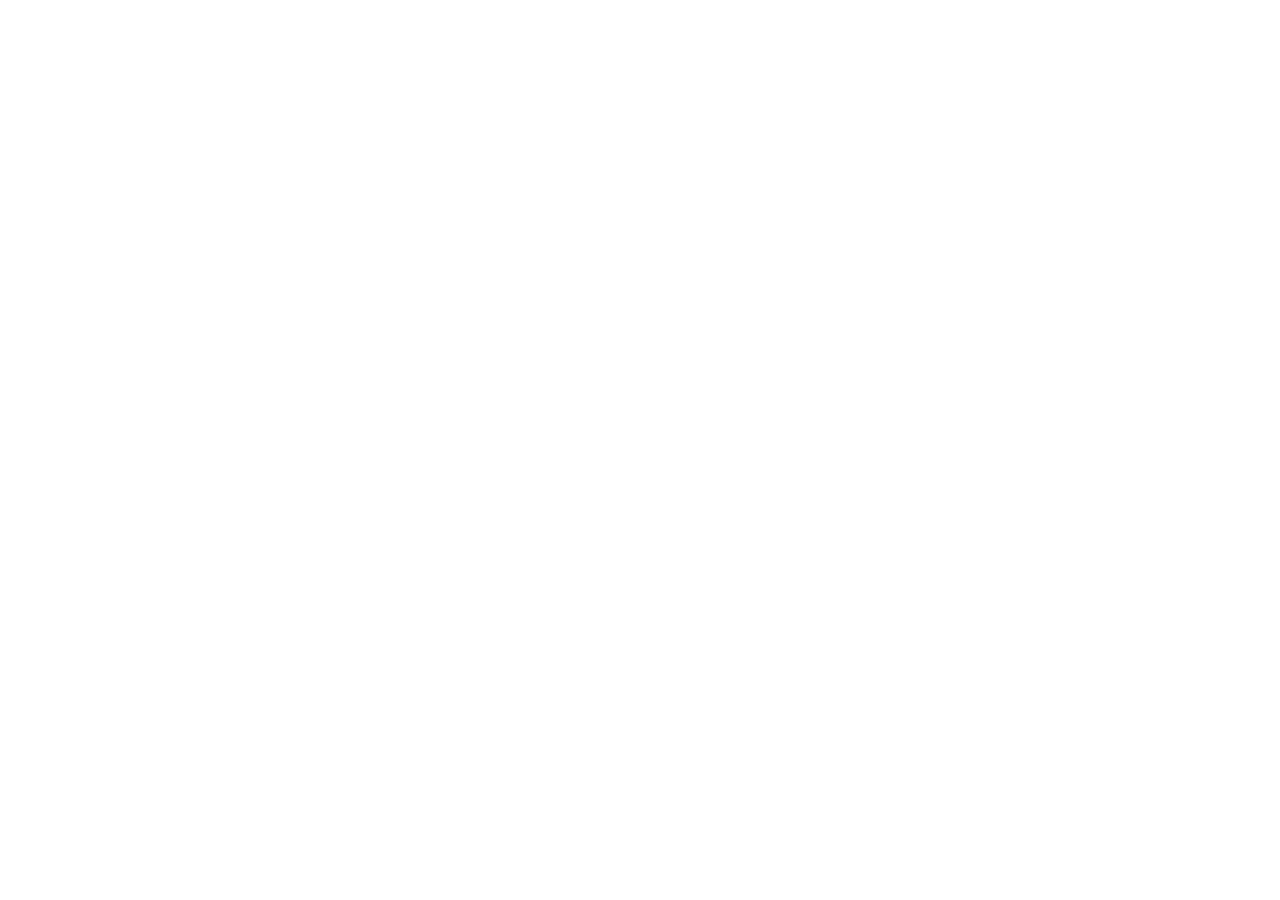
==== index.html @ 318a7e6c "update code" ====
<!DOCTYPE html>
<html lang="pt-br">
<head>
    <meta charset="UTF-8">
    <meta name="viewport" content="width=device-width, initial-scale=1.0">
    <title>NLW RETURN DESAFIO</title>
</head>
<body>

</body>
</html>
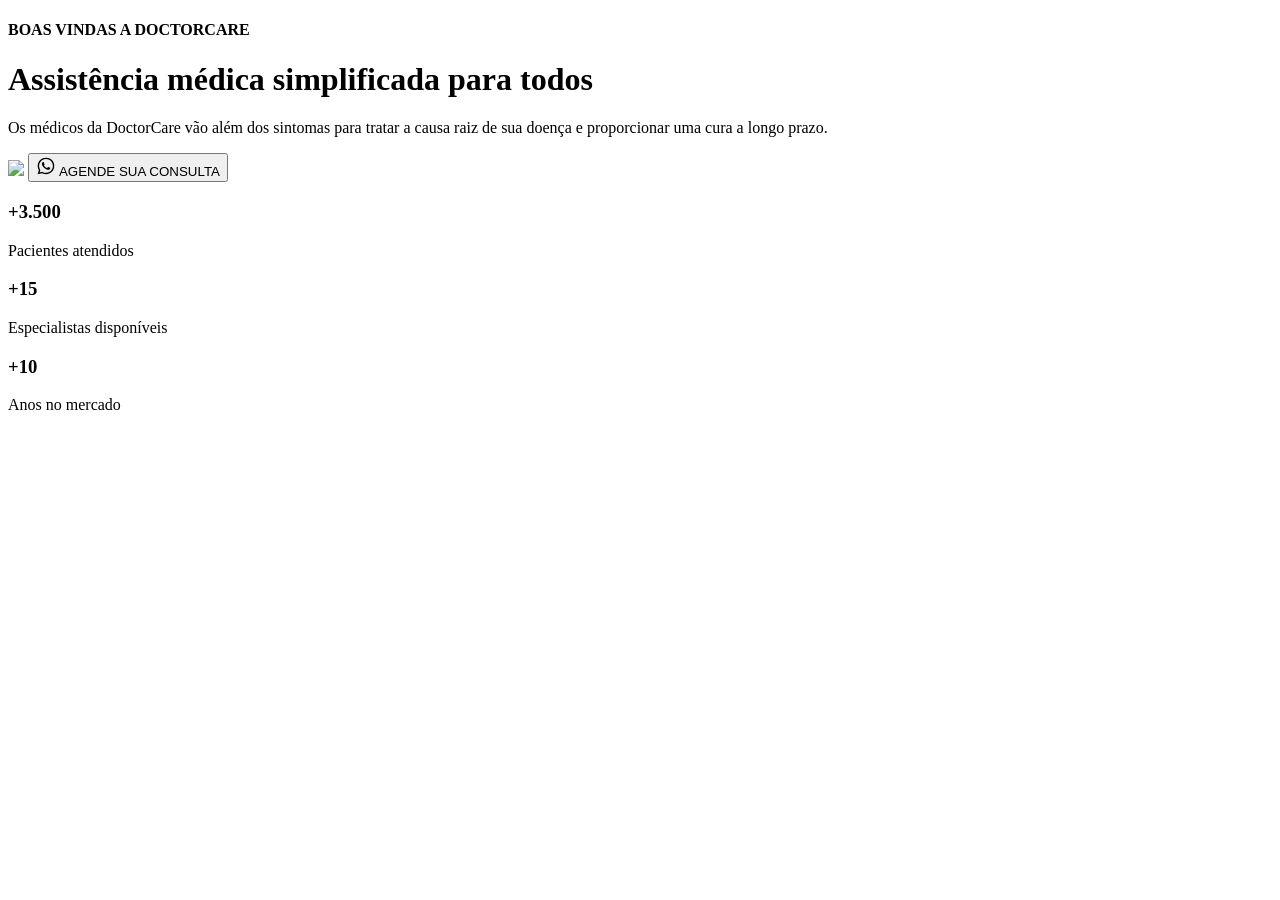
==== commit 28b85fdf: "update codig" ====
--- a/index.html
+++ b/index.html
@@ -6,6 +6,29 @@
     <title>NLW RETURN DESAFIO</title>
 </head>
 <body>
-
+    <h4>BOAS VINDAS A DOCTORCARE</h4>
+    <h1>Assistência médica simplificada para todos</h1>
+    <p>
+        Os médicos da DoctorCare vão além dos sintomas 
+        para tratar a causa raiz de sua doença e proporcionar
+        uma cura a longo prazo.
+    </p>
+    <img src="./assets/foto.svg">
+    <button>
+        <svg width="20" height="20" viewBox="0 0 20 20" fill="none" xmlns="http://www.w3.org/2000/svg"> <path d="M13.8337 11.6667C13.667 11.5833 12.5837 11.0833 12.417 11C12.2503 10.9167 12.0837 10.9167 11.917 11.0833C11.7503 11.25 11.417 11.75 11.2503 11.9167C11.167 12.0833 11.0003 12.0833 10.8337 12C10.2503 11.75 9.66699 11.4167 9.16699 11C8.75033 10.5833 8.33366 10.0833 8.00033 9.58334C7.91699 9.41668 8.00033 9.25001 8.08366 9.16668C8.16699 9.08334 8.25033 8.91668 8.41699 8.83334C8.50033 8.75001 8.58366 8.58334 8.58366 8.50001C8.66699 8.41668 8.66699 8.25001 8.58366 8.16668C8.50033 8.08334 8.08366 7.08334 7.91699 6.66668C7.83366 6.08334 7.66699 6.08334 7.50033 6.08334C7.41699 6.08334 7.25033 6.08334 7.08366 6.08334C6.91699 6.08334 6.66699 6.25001 6.58366 6.33334C6.08366 6.83334 5.83366 7.41668 5.83366 8.08334C5.91699 8.83334 6.16699 9.58334 6.66699 10.25C7.58366 11.5833 8.75033 12.6667 10.167 13.3333C10.5837 13.5 10.917 13.6667 11.3337 13.75C11.7503 13.9167 12.167 13.9167 12.667 13.8333C13.2503 13.75 13.7503 13.3333 14.0837 12.8333C14.2503 12.5 14.2503 12.1667 14.167 11.8333C14.167 11.8333 14.0003 11.75 13.8337 11.6667ZM15.917 4.08334C12.667 0.833344 7.41699 0.833344 4.16699 4.08334C1.50033 6.75001 1.00033 10.8333 2.83366 14.0833L1.66699 18.3333L6.08366 17.1667C7.33366 17.8333 8.66699 18.1667 10.0003 18.1667C14.5837 18.1667 18.2503 14.5 18.2503 9.91668C18.3337 7.75001 17.417 5.66668 15.917 4.08334ZM13.667 15.75C12.5837 16.4167 11.3337 16.8333 10.0003 16.8333C8.75033 16.8333 7.58366 16.5 6.50033 15.9167L6.25033 15.75L3.66699 16.4167L4.33366 13.9167L4.16699 13.6667C2.16699 10.3333 3.16699 6.16668 6.41699 4.08334C9.66699 2.00001 13.8337 3.08334 15.8337 6.25001C17.8337 9.50001 16.917 13.75 13.667 15.75Z" fill="currentColor" /> </svg>
+        AGENDE SUA CONSULTA
+    </button>
+    <h3>+3.500</h3>
+    <p>
+        Pacientes atendidos
+    </p>
+    <h3>+15</h3>
+    <p>
+        Especialistas disponíveis
+    </p>
+    <h3>+10</h3>
+    <p>
+        Anos no mercado
+    </p>
 </body>
 </html>
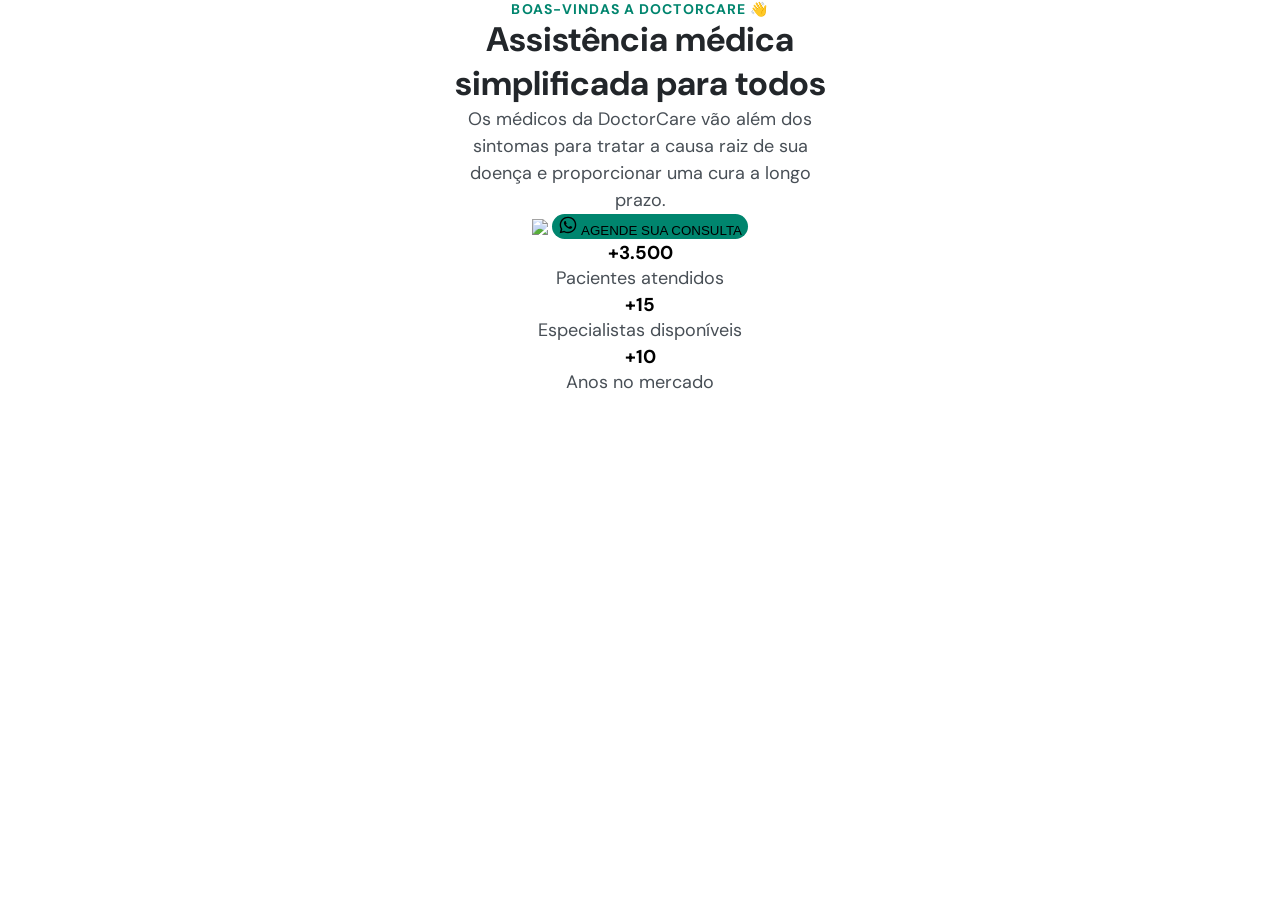
==== commit 62a51d59: "comit" ====
--- a/index.html
+++ b/index.html
@@ -4,31 +4,38 @@
     <meta charset="UTF-8">
     <meta name="viewport" content="width=device-width, initial-scale=1.0">
     <title>NLW RETURN DESAFIO</title>
+    <link rel="stylesheet" href="style.css" />
 </head>
 <body>
-    <h4>BOAS VINDAS A DOCTORCARE</h4>
-    <h1>Assistência médica simplificada para todos</h1>
-    <p>
-        Os médicos da DoctorCare vão além dos sintomas 
-        para tratar a causa raiz de sua doença e proporcionar
-        uma cura a longo prazo.
-    </p>
-    <img src="./assets/foto.svg">
-    <button>
-        <svg width="20" height="20" viewBox="0 0 20 20" fill="none" xmlns="http://www.w3.org/2000/svg"> <path d="M13.8337 11.6667C13.667 11.5833 12.5837 11.0833 12.417 11C12.2503 10.9167 12.0837 10.9167 11.917 11.0833C11.7503 11.25 11.417 11.75 11.2503 11.9167C11.167 12.0833 11.0003 12.0833 10.8337 12C10.2503 11.75 9.66699 11.4167 9.16699 11C8.75033 10.5833 8.33366 10.0833 8.00033 9.58334C7.91699 9.41668 8.00033 9.25001 8.08366 9.16668C8.16699 9.08334 8.25033 8.91668 8.41699 8.83334C8.50033 8.75001 8.58366 8.58334 8.58366 8.50001C8.66699 8.41668 8.66699 8.25001 8.58366 8.16668C8.50033 8.08334 8.08366 7.08334 7.91699 6.66668C7.83366 6.08334 7.66699 6.08334 7.50033 6.08334C7.41699 6.08334 7.25033 6.08334 7.08366 6.08334C6.91699 6.08334 6.66699 6.25001 6.58366 6.33334C6.08366 6.83334 5.83366 7.41668 5.83366 8.08334C5.91699 8.83334 6.16699 9.58334 6.66699 10.25C7.58366 11.5833 8.75033 12.6667 10.167 13.3333C10.5837 13.5 10.917 13.6667 11.3337 13.75C11.7503 13.9167 12.167 13.9167 12.667 13.8333C13.2503 13.75 13.7503 13.3333 14.0837 12.8333C14.2503 12.5 14.2503 12.1667 14.167 11.8333C14.167 11.8333 14.0003 11.75 13.8337 11.6667ZM15.917 4.08334C12.667 0.833344 7.41699 0.833344 4.16699 4.08334C1.50033 6.75001 1.00033 10.8333 2.83366 14.0833L1.66699 18.3333L6.08366 17.1667C7.33366 17.8333 8.66699 18.1667 10.0003 18.1667C14.5837 18.1667 18.2503 14.5 18.2503 9.91668C18.3337 7.75001 17.417 5.66668 15.917 4.08334ZM13.667 15.75C12.5837 16.4167 11.3337 16.8333 10.0003 16.8333C8.75033 16.8333 7.58366 16.5 6.50033 15.9167L6.25033 15.75L3.66699 16.4167L4.33366 13.9167L4.16699 13.6667C2.16699 10.3333 3.16699 6.16668 6.41699 4.08334C9.66699 2.00001 13.8337 3.08334 15.8337 6.25001C17.8337 9.50001 16.917 13.75 13.667 15.75Z" fill="currentColor" /> </svg>
-        AGENDE SUA CONSULTA
-    </button>
-    <h3>+3.500</h3>
-    <p>
-        Pacientes atendidos
-    </p>
-    <h3>+15</h3>
-    <p>
-        Especialistas disponíveis
-    </p>
-    <h3>+10</h3>
-    <p>
-        Anos no mercado
-    </p>
+    <header>
+        <h4>BOAS-VINDAS A DOCTORCARE 👋</h4>
+        <h1>Assistência médica simplificada para todos</h1>
+        <p>
+            Os médicos da DoctorCare vão além dos sintomas
+            para tratar a causa raiz de sua doença e proporcionar
+            uma cura a longo prazo.
+        </p>
+        <img src="./assets/foto.svg">
+        <button>
+            <svg width="20" height="20" viewBox="0 0 20 20" fill="none" xmlns="http://www.w3.org/2000/svg">
+                <path
+                    d="M13.8337 11.6667C13.667 11.5833 12.5837 11.0833 12.417 11C12.2503 10.9167 12.0837 10.9167 11.917 11.0833C11.7503 11.25 11.417 11.75 11.2503 11.9167C11.167 12.0833 11.0003 12.0833 10.8337 12C10.2503 11.75 9.66699 11.4167 9.16699 11C8.75033 10.5833 8.33366 10.0833 8.00033 9.58334C7.91699 9.41668 8.00033 9.25001 8.08366 9.16668C8.16699 9.08334 8.25033 8.91668 8.41699 8.83334C8.50033 8.75001 8.58366 8.58334 8.58366 8.50001C8.66699 8.41668 8.66699 8.25001 8.58366 8.16668C8.50033 8.08334 8.08366 7.08334 7.91699 6.66668C7.83366 6.08334 7.66699 6.08334 7.50033 6.08334C7.41699 6.08334 7.25033 6.08334 7.08366 6.08334C6.91699 6.08334 6.66699 6.25001 6.58366 6.33334C6.08366 6.83334 5.83366 7.41668 5.83366 8.08334C5.91699 8.83334 6.16699 9.58334 6.66699 10.25C7.58366 11.5833 8.75033 12.6667 10.167 13.3333C10.5837 13.5 10.917 13.6667 11.3337 13.75C11.7503 13.9167 12.167 13.9167 12.667 13.8333C13.2503 13.75 13.7503 13.3333 14.0837 12.8333C14.2503 12.5 14.2503 12.1667 14.167 11.8333C14.167 11.8333 14.0003 11.75 13.8337 11.6667ZM15.917 4.08334C12.667 0.833344 7.41699 0.833344 4.16699 4.08334C1.50033 6.75001 1.00033 10.8333 2.83366 14.0833L1.66699 18.3333L6.08366 17.1667C7.33366 17.8333 8.66699 18.1667 10.0003 18.1667C14.5837 18.1667 18.2503 14.5 18.2503 9.91668C18.3337 7.75001 17.417 5.66668 15.917 4.08334ZM13.667 15.75C12.5837 16.4167 11.3337 16.8333 10.0003 16.8333C8.75033 16.8333 7.58366 16.5 6.50033 15.9167L6.25033 15.75L3.66699 16.4167L4.33366 13.9167L4.16699 13.6667C2.16699 10.3333 3.16699 6.16668 6.41699 4.08334C9.66699 2.00001 13.8337 3.08334 15.8337 6.25001C17.8337 9.50001 16.917 13.75 13.667 15.75Z"
+                    fill="currentColor" />
+            </svg>
+            AGENDE SUA CONSULTA
+        </button>
+        <h3>+3.500</h3>
+        <p>
+            Pacientes atendidos
+        </p>
+        <h3>+15</h3>
+        <p>
+            Especialistas disponíveis
+        </p>
+        <h3>+10</h3>
+        <p>
+            Anos no mercado
+        </p>
+    </header>
 </body>
 </html>
--- a/style.css
+++ b/style.css
@@ -0,0 +1,53 @@
+@import url('https://fonts.googleapis.com/css2?family=DM+Sans:wght@400;700&display=swap');
+
+* {
+    margin: 0;
+}
+
+
+:root {
+    --primary-color: hsl(170, 100%, 26%);
+    --headline-color: hsl(210, 11%, 15%);
+    --paragraph: hsl(210, 9%, 31%);
+    font-size: 62.5%;
+}
+
+body {
+    font-family: 'DM Sans';
+    font-size: 1.6rem;
+
+    text-align: center;
+}
+
+header {
+    width: 37.5rem;
+    margin-left: auto;
+    margin-right: auto;
+}
+
+h4 {
+    font-style: normal;
+    font-size: 1.4rem;
+    letter-spacing: 0.08em;
+    color: var(--primary-color);
+}
+
+h1 {
+    /* Title */
+    font-style: normal;
+    font-size: 3.4rem;
+    line-height: 130%;
+    color: var(--headline-color);
+}
+
+p {
+    font-size: 1.8rem;
+    line-height: 150%;
+    font-weight: 400;
+    color: var(--paragraph);
+}
+button {
+    background: var(--primary-color);
+    border: none;
+    border-radius: 50px;
+}
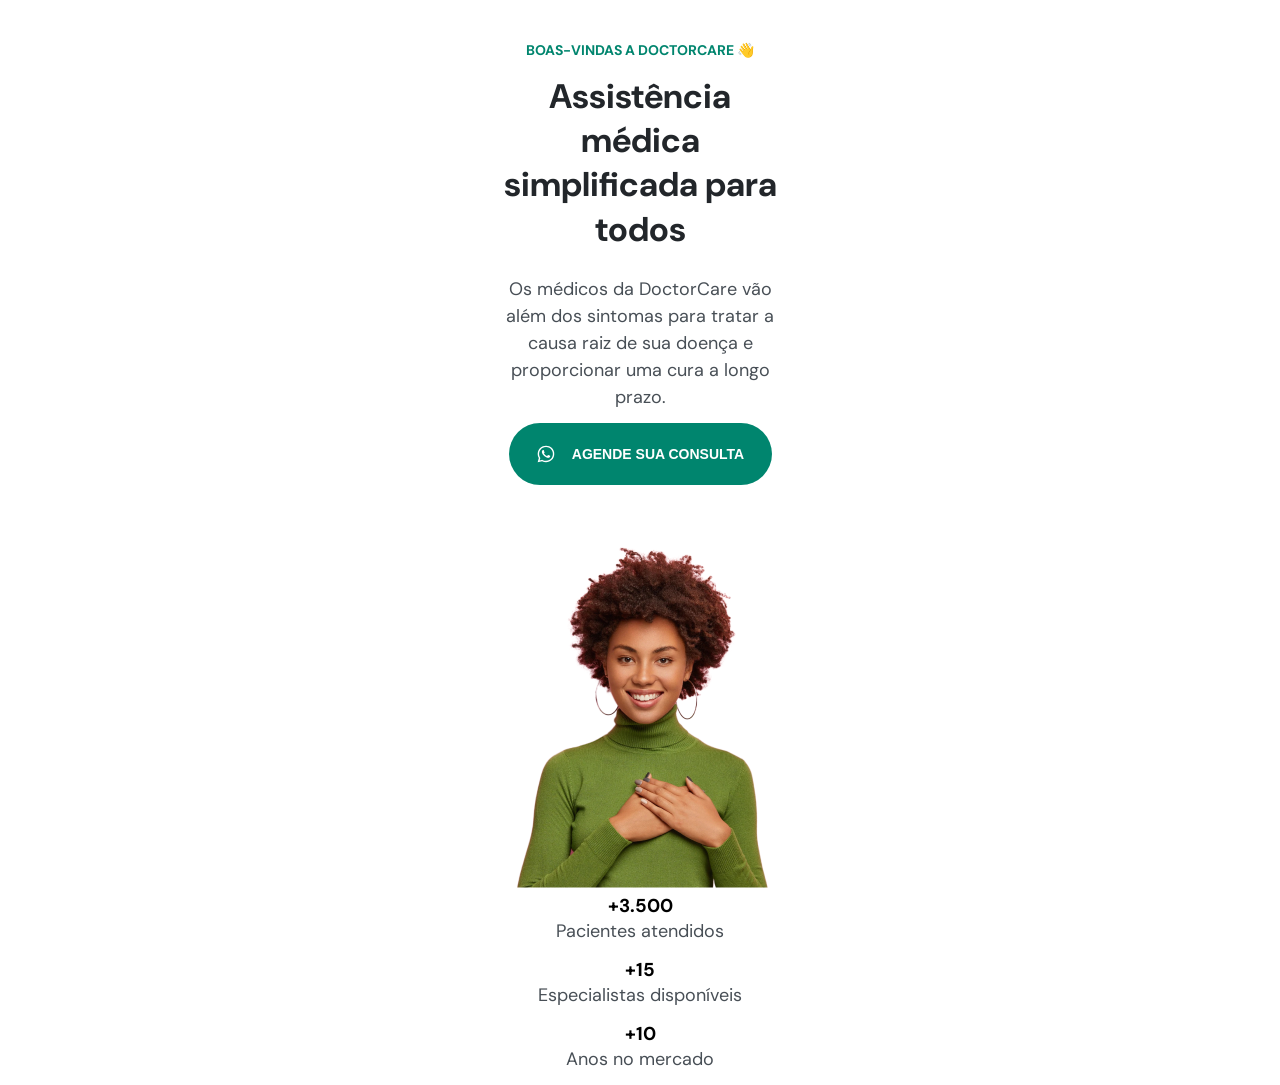
==== commit 0bcb8ae4: "comic" ====
--- a/index.html
+++ b/index.html
@@ -15,7 +15,6 @@
             para tratar a causa raiz de sua doença e proporcionar
             uma cura a longo prazo.
         </p>
-        <img src="./assets/foto.svg">
         <button>
             <svg width="20" height="20" viewBox="0 0 20 20" fill="none" xmlns="http://www.w3.org/2000/svg">
                 <path
@@ -24,6 +23,7 @@
             </svg>
             AGENDE SUA CONSULTA
         </button>
+        <img src="./assets/foto.png">
         <h3>+3.500</h3>
         <p>
             Pacientes atendidos
--- a/style.css
+++ b/style.css
@@ -2,6 +2,7 @@
 
 * {
     margin: 0;
+    box-sizing: border-box;
 }
 
 
@@ -15,7 +16,6 @@
 body {
     font-family: 'DM Sans';
     font-size: 1.6rem;
-
     text-align: center;
 }
 
@@ -23,31 +23,54 @@
     width: 37.5rem;
     margin-left: auto;
     margin-right: auto;
+    padding-left: 4rem;
+    padding-right: 4rem;
+    margin-top: 4.1rem;
 }
 
 h4 {
-    font-style: normal;
     font-size: 1.4rem;
-    letter-spacing: 0.08em;
     color: var(--primary-color);
+    margin-bottom: 1.6rem;
 }
 
 h1 {
     /* Title */
-    font-style: normal;
     font-size: 3.4rem;
     line-height: 130%;
     color: var(--headline-color);
+    margin-bottom: 2.4rem;
 }
 
 p {
     font-size: 1.8rem;
     line-height: 150%;
     font-weight: 400;
+    margin-bottom: 1.2rem;
     color: var(--paragraph);
 }
 button {
     background: var(--primary-color);
+    
     border: none;
-    border-radius: 50px;
-}+    border-radius: 4rem;
+
+    margin-bottom: 6rem;
+    
+    height: 6.2rem;
+    width: 26.3rem;
+
+    color: white;
+    font-size: 1.4rem;
+    font-weight: 700;
+    text-transform: uppercase;
+
+    display: flex;
+    align-items: center;
+    justify-content: center;
+    gap: 1.6rem;
+
+    margin-right: auto;
+    margin-left: auto;
+}
+
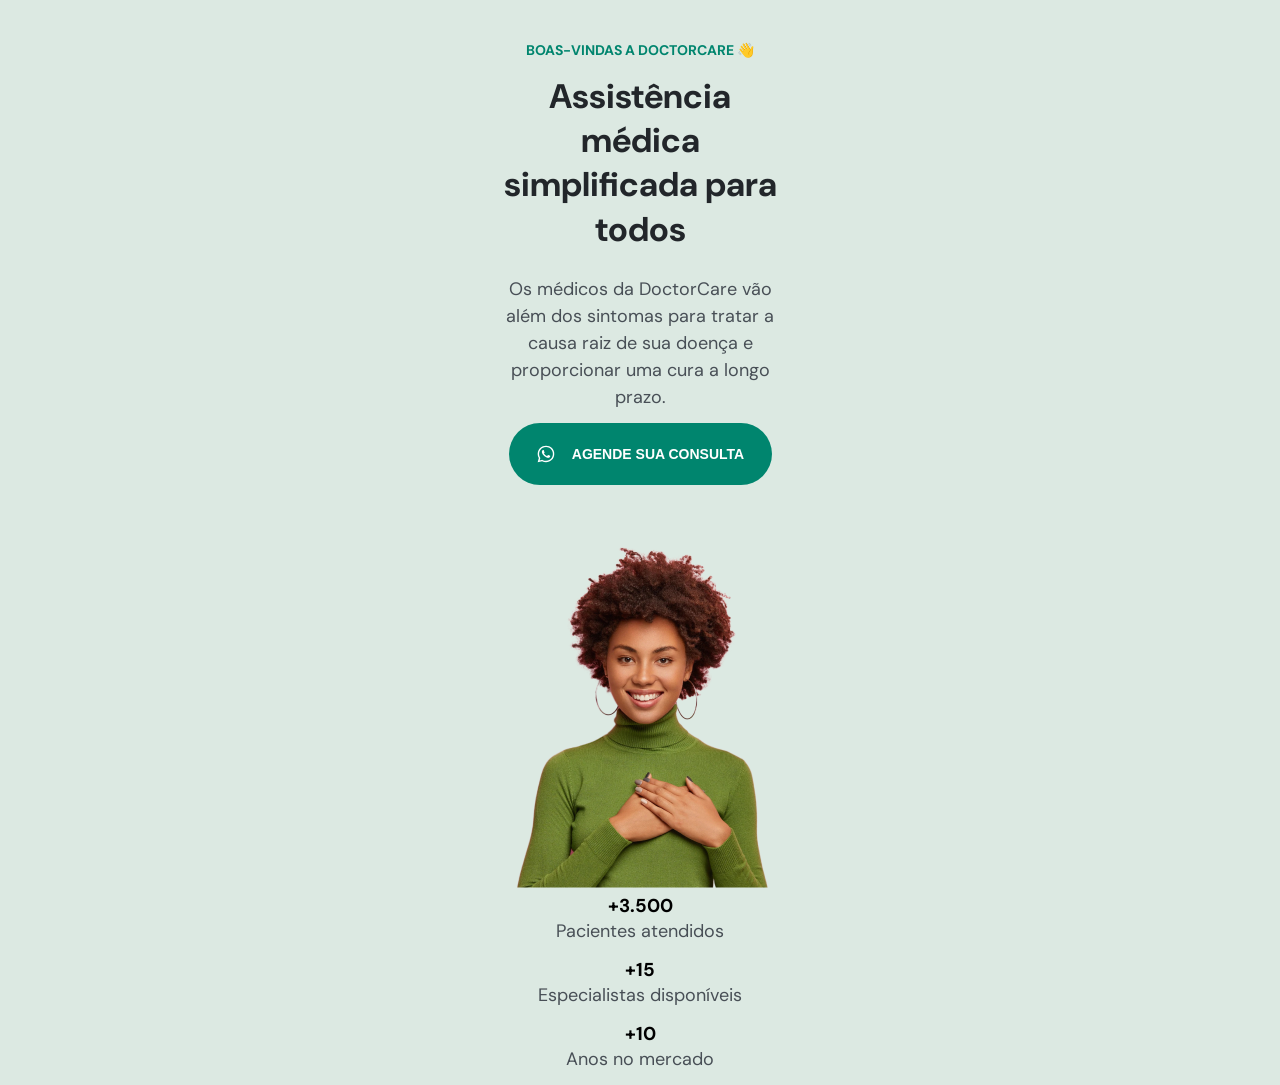
==== commit 2649261e: "comit" ====
--- a/index.html
+++ b/index.html
@@ -7,7 +7,7 @@
     <link rel="stylesheet" href="style.css" />
 </head>
 <body>
-    <header>
+    <main>
         <h4>BOAS-VINDAS A DOCTORCARE 👋</h4>
         <h1>Assistência médica simplificada para todos</h1>
         <p>
@@ -36,6 +36,6 @@
         <p>
             Anos no mercado
         </p>
-    </header>
+    </main>
 </body>
 </html>
--- a/style.css
+++ b/style.css
@@ -14,12 +14,14 @@
 }
 
 body {
+    background-color: #DCE9E2;
+
     font-family: 'DM Sans';
     font-size: 1.6rem;
     text-align: center;
 }
 
-header {
+main {
     width: 37.5rem;
     margin-left: auto;
     margin-right: auto;
@@ -35,7 +37,6 @@
 }
 
 h1 {
-    /* Title */
     font-size: 3.4rem;
     line-height: 130%;
     color: var(--headline-color);
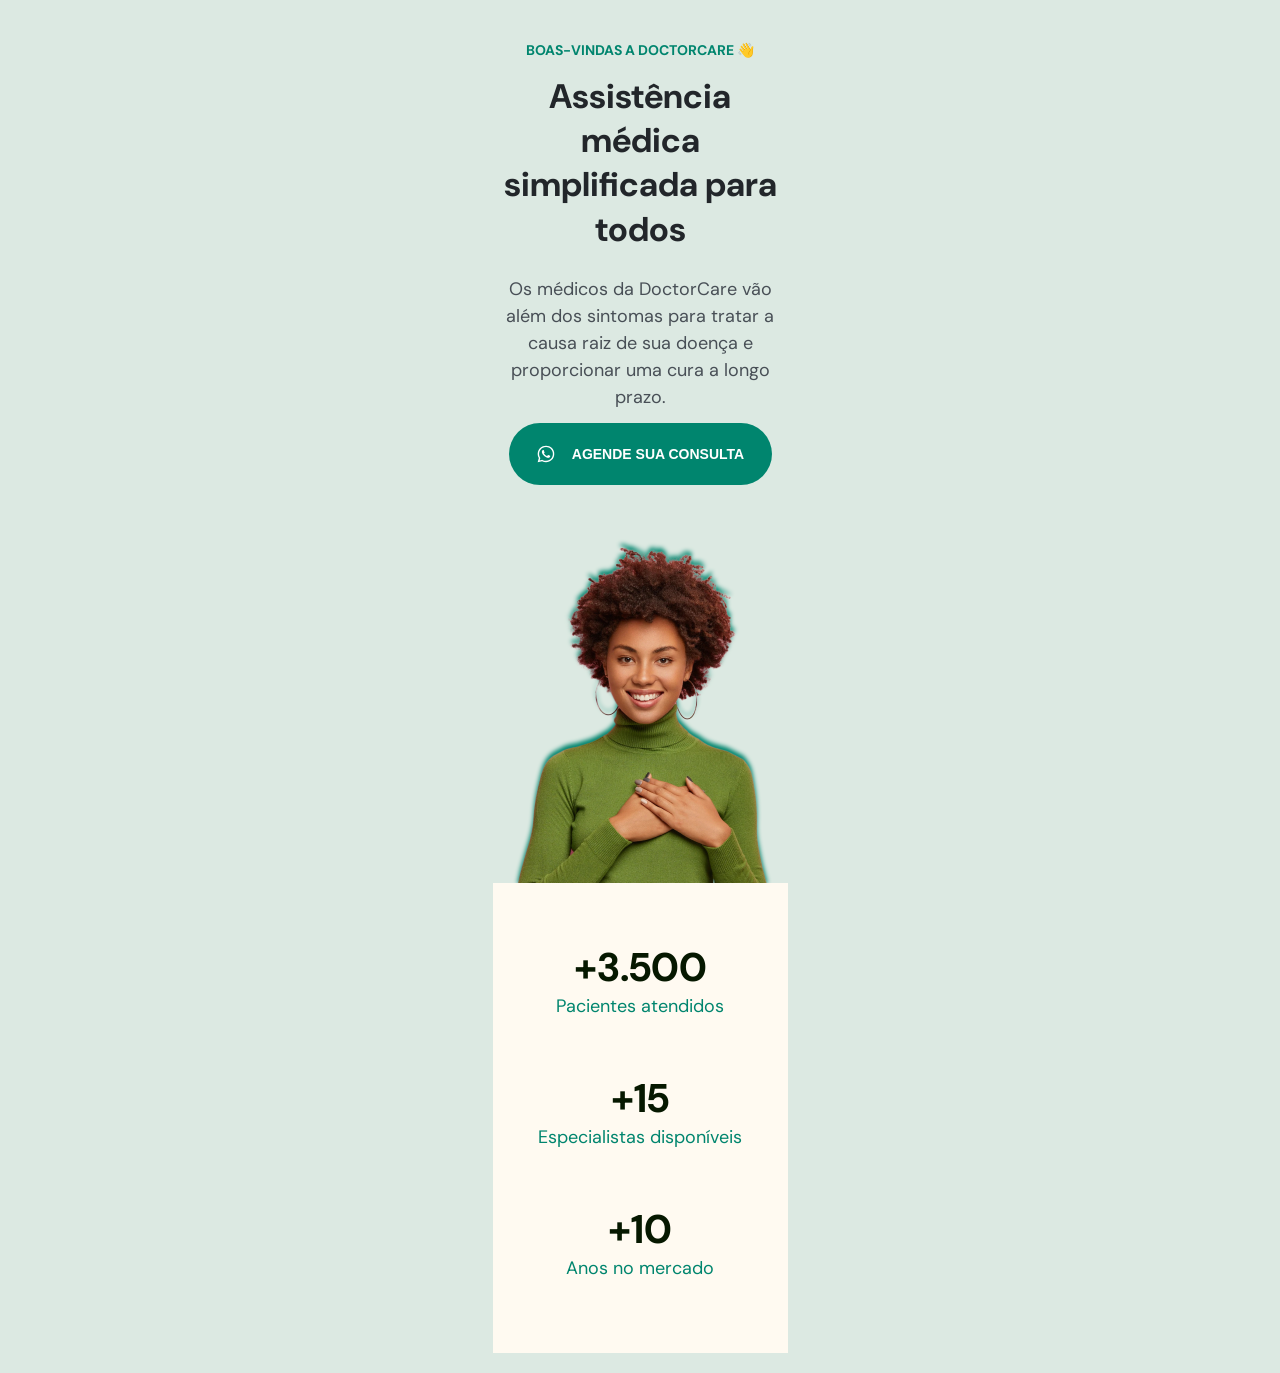
==== commit 64739470: "comic" ====
--- a/index.html
+++ b/index.html
@@ -24,18 +24,26 @@
             AGENDE SUA CONSULTA
         </button>
         <img src="./assets/foto.png">
-        <h3>+3.500</h3>
-        <p>
-            Pacientes atendidos
-        </p>
-        <h3>+15</h3>
-        <p>
-            Especialistas disponíveis
-        </p>
-        <h3>+10</h3>
-        <p>
-            Anos no mercado
-        </p>
+        <div class="info">
+            <div class="box-info">
+                <h3>+3.500</h3>
+                <p>
+                    Pacientes atendidos
+                </p>
+            </div>
+            <div class="box-info">
+                <h3>+15</h3>
+                <p>
+                    Especialistas disponíveis
+                </p>
+            </div>
+            <div class="box-info">
+                <h3>+10</h3>
+                <p>
+                    Anos no mercado
+                </p>
+            </div>
+        </div>
     </main>
 </body>
 </html>
--- a/style.css
+++ b/style.css
@@ -75,3 +75,32 @@
     margin-left: auto;
 }
 
+img {
+    filter: drop-shadow(0px -4px 2px var(--primary-color));
+}
+
+.info {
+    background-color: #FFFAF1;
+    height: 47rem;
+
+    margin-bottom: 1rem;
+
+    position: relative;
+    top: -1rem;
+
+    display: flex;
+    align-items: center;
+    justify-content: center;
+    flex-direction: column;
+    gap: 4rem;
+}
+
+.info h3 {
+    font-size: 4rem;
+    line-height: 130%;
+    color: #061800;
+}
+
+.info p {
+    color: var(--primary-color);
+}
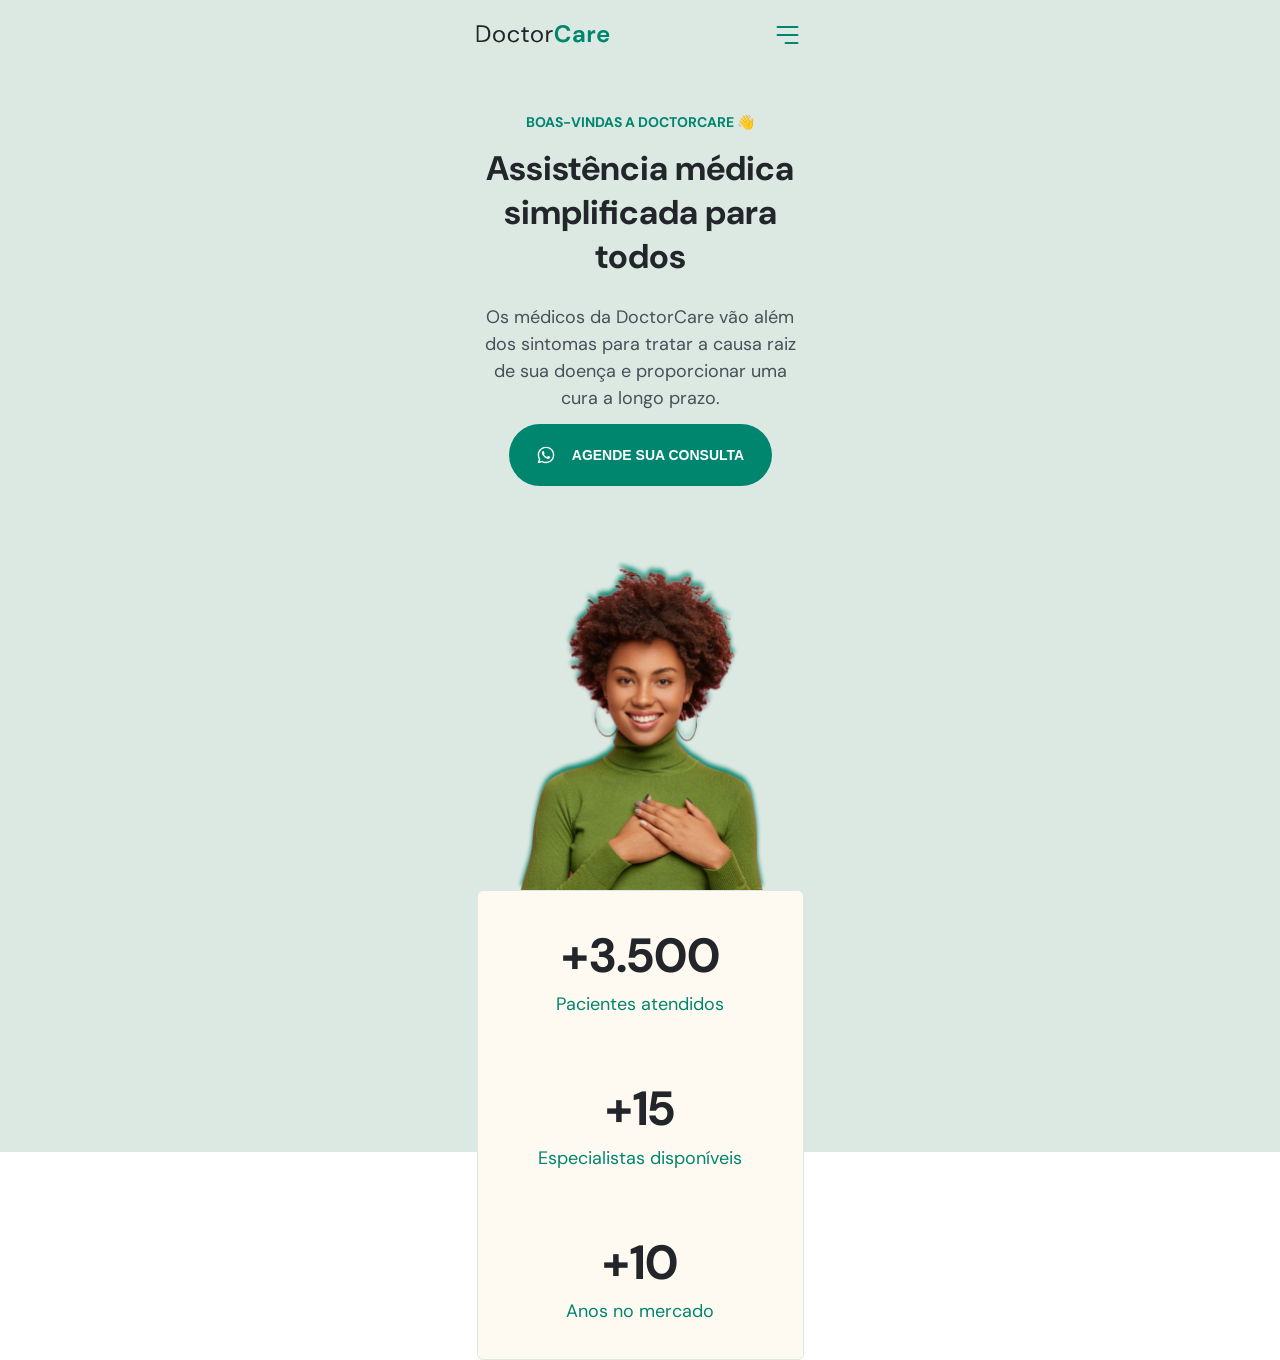
==== commit 16793f1c: "update" ====
--- a/index.html
+++ b/index.html
@@ -5,9 +5,66 @@
     <meta name="viewport" content="width=device-width, initial-scale=1.0">
     <title>NLW RETURN DESAFIO</title>
     <link rel="stylesheet" href="style.css" />
+    <script src="https://code.jquery.com/jquery-3.5.0.min.js"
+        integrity="sha256-xNzN2a4ltkB44Mc/Jz3pT4iU1cmeR0FkXs4pru/JxaQ=" crossorigin="anonymous"></script>
 </head>
-<body>
-    <main>
+<body onscroll="onScroll()">
+    <nav id="navigation">
+        <div class="wrapper">
+            <a href="#" class="logo">
+                <svg width="133" height="18" viewBox="0 0 133 18" fill="none" xmlns="http://www.w3.org/2000/svg"> <path d="M0 17.088V0.287999H5.16C8.12 0.287999 10.296 1.04 11.688 2.544C13.096 4.048 13.8 6.112 13.8 8.736C13.8 11.312 13.096 13.352 11.688 14.856C10.296 16.344 8.12 17.088 5.16 17.088H0ZM2.016 15.408H5.112C6.744 15.408 8.04 15.144 9 14.616C9.976 14.072 10.672 13.304 11.088 12.312C11.504 11.304 11.712 10.112 11.712 8.736C11.712 7.328 11.504 6.12 11.088 5.112C10.672 4.104 9.976 3.328 9 2.784C8.04 2.24 6.744 1.968 5.112 1.968H2.016V15.408Z" fill="#212529"/> <path d="M22.4949 17.376C21.3749 17.376 20.3669 17.12 19.4709 16.608C18.5749 16.096 17.8629 15.376 17.3349 14.448C16.8229 13.504 16.5669 12.4 16.5669 11.136C16.5669 9.872 16.8309 8.776 17.3589 7.848C17.8869 6.904 18.5989 6.176 19.4949 5.664C20.4069 5.152 21.4229 4.896 22.5429 4.896C23.6629 4.896 24.6709 5.152 25.5669 5.664C26.4629 6.176 27.1669 6.904 27.6789 7.848C28.2069 8.776 28.4709 9.872 28.4709 11.136C28.4709 12.4 28.2069 13.504 27.6789 14.448C27.1509 15.376 26.4309 16.096 25.5189 16.608C24.6229 17.12 23.6149 17.376 22.4949 17.376ZM22.4949 15.648C23.1829 15.648 23.8229 15.48 24.4149 15.144C25.0069 14.808 25.4869 14.304 25.8549 13.632C26.2229 12.96 26.4069 12.128 26.4069 11.136C26.4069 10.144 26.2229 9.312 25.8549 8.64C25.5029 7.968 25.0309 7.464 24.4389 7.128C23.8469 6.792 23.2149 6.624 22.5429 6.624C21.8549 6.624 21.2149 6.792 20.6229 7.128C20.0309 7.464 19.5509 7.968 19.1829 8.64C18.8149 9.312 18.6309 10.144 18.6309 11.136C18.6309 12.128 18.8149 12.96 19.1829 13.632C19.5509 14.304 20.0229 14.808 20.5989 15.144C21.1909 15.48 21.8229 15.648 22.4949 15.648Z" fill="#212529"/> <path d="M37.2261 17.376C36.0901 17.376 35.0661 17.12 34.1541 16.608C33.2581 16.08 32.5461 15.352 32.0181 14.424C31.5061 13.48 31.2501 12.384 31.2501 11.136C31.2501 9.888 31.5061 8.8 32.0181 7.872C32.5461 6.928 33.2581 6.2 34.1541 5.688C35.0661 5.16 36.0901 4.896 37.2261 4.896C38.6341 4.896 39.8181 5.264 40.7781 6C41.7541 6.736 42.3701 7.72 42.6261 8.952H40.5621C40.4021 8.216 40.0101 7.648 39.3861 7.248C38.7621 6.832 38.0341 6.624 37.2021 6.624C36.5301 6.624 35.8981 6.792 35.3061 7.128C34.7141 7.464 34.2341 7.968 33.8661 8.64C33.4981 9.312 33.3141 10.144 33.3141 11.136C33.3141 12.128 33.4981 12.96 33.8661 13.632C34.2341 14.304 34.7141 14.816 35.3061 15.168C35.8981 15.504 36.5301 15.672 37.2021 15.672C38.0341 15.672 38.7621 15.472 39.3861 15.072C40.0101 14.656 40.4021 14.072 40.5621 13.32H42.6261C42.3861 14.52 41.7781 15.496 40.8021 16.248C39.8261 17 38.6341 17.376 37.2261 17.376Z" fill="#212529"/> <path d="M50.2974 17.088C49.2094 17.088 48.3534 16.824 47.7294 16.296C47.1054 15.768 46.7934 14.816 46.7934 13.44V6.888H44.7294V5.184H46.7934L47.0574 2.328H48.8094V5.184H52.3134V6.888H48.8094V13.44C48.8094 14.192 48.9614 14.704 49.2654 14.976C49.5694 15.232 50.1054 15.36 50.8734 15.36H52.1214V17.088H50.2974Z" fill="#212529"/> <path d="M60.4506 17.376C59.3306 17.376 58.3226 17.12 57.4266 16.608C56.5306 16.096 55.8186 15.376 55.2906 14.448C54.7786 13.504 54.5226 12.4 54.5226 11.136C54.5226 9.872 54.7866 8.776 55.3146 7.848C55.8426 6.904 56.5546 6.176 57.4506 5.664C58.3626 5.152 59.3786 4.896 60.4986 4.896C61.6186 4.896 62.6266 5.152 63.5226 5.664C64.4186 6.176 65.1226 6.904 65.6346 7.848C66.1626 8.776 66.4266 9.872 66.4266 11.136C66.4266 12.4 66.1626 13.504 65.6346 14.448C65.1066 15.376 64.3866 16.096 63.4746 16.608C62.5786 17.12 61.5706 17.376 60.4506 17.376ZM60.4506 15.648C61.1386 15.648 61.7786 15.48 62.3706 15.144C62.9626 14.808 63.4426 14.304 63.8106 13.632C64.1786 12.96 64.3626 12.128 64.3626 11.136C64.3626 10.144 64.1786 9.312 63.8106 8.64C63.4586 7.968 62.9866 7.464 62.3946 7.128C61.8026 6.792 61.1706 6.624 60.4986 6.624C59.8106 6.624 59.1706 6.792 58.5786 7.128C57.9866 7.464 57.5066 7.968 57.1386 8.64C56.7706 9.312 56.5866 10.144 56.5866 11.136C56.5866 12.128 56.7706 12.96 57.1386 13.632C57.5066 14.304 57.9786 14.808 58.5546 15.144C59.1466 15.48 59.7786 15.648 60.4506 15.648Z" fill="#212529"/> <path d="M69.7097 17.088V5.184H71.5337L71.7017 7.464C72.0697 6.68 72.6297 6.056 73.3817 5.592C74.1337 5.128 75.0617 4.896 76.1657 4.896V7.008H75.6137C74.9097 7.008 74.2617 7.136 73.6697 7.392C73.0777 7.632 72.6057 8.048 72.2537 8.64C71.9017 9.232 71.7257 10.048 71.7257 11.088V17.088H69.7097Z" fill="#212529"/> <path d="M86.4924 17.376C84.7964 17.376 83.3404 17.016 82.1244 16.296C80.9084 15.56 79.9724 14.544 79.3164 13.248C78.6604 11.936 78.3324 10.424 78.3324 8.712C78.3324 7 78.6604 5.488 79.3164 4.176C79.9724 2.864 80.9084 1.84 82.1244 1.104C83.3404 0.368 84.7964 0 86.4924 0C88.5084 0 90.1564 0.504 91.4364 1.512C92.7324 2.504 93.5404 3.904 93.8604 5.712H90.4764C90.2684 4.8 89.8204 4.088 89.1324 3.576C88.4604 3.048 87.5644 2.784 86.4444 2.784C84.8924 2.784 83.6764 3.312 82.7964 4.368C81.9164 5.424 81.4764 6.872 81.4764 8.712C81.4764 10.552 81.9164 12 82.7964 13.056C83.6764 14.096 84.8924 14.616 86.4444 14.616C87.5644 14.616 88.4604 14.376 89.1324 13.896C89.8204 13.4 90.2684 12.72 90.4764 11.856H93.8604C93.5404 13.584 92.7324 14.936 91.4364 15.912C90.1564 16.888 88.5084 17.376 86.4924 17.376Z" fill="#00856F"/> <path d="M101.092 17.376C100.068 17.376 99.2278 17.216 98.5718 16.896C97.9158 16.56 97.4277 16.12 97.1077 15.576C96.7878 15.032 96.6278 14.432 96.6278 13.776C96.6278 12.672 97.0598 11.776 97.9238 11.088C98.7878 10.4 100.084 10.056 101.812 10.056H104.836V9.768C104.836 8.952 104.604 8.352 104.14 7.968C103.676 7.584 103.1 7.392 102.412 7.392C101.788 7.392 101.244 7.544 100.78 7.848C100.316 8.136 100.028 8.568 99.9157 9.144H96.9157C96.9958 8.28 97.2837 7.528 97.7797 6.888C98.2917 6.248 98.9477 5.76 99.7477 5.424C100.548 5.072 101.444 4.896 102.436 4.896C104.132 4.896 105.468 5.32 106.444 6.168C107.42 7.016 107.908 8.216 107.908 9.768V17.088H105.292L105.004 15.168C104.652 15.808 104.156 16.336 103.516 16.752C102.892 17.168 102.084 17.376 101.092 17.376ZM101.788 14.976C102.668 14.976 103.348 14.688 103.828 14.112C104.324 13.536 104.636 12.824 104.764 11.976H102.148C101.332 11.976 100.748 12.128 100.396 12.432C100.044 12.72 99.8678 13.08 99.8678 13.512C99.8678 13.976 100.044 14.336 100.396 14.592C100.748 14.848 101.212 14.976 101.788 14.976Z" fill="#00856F"/> <path d="M111.319 17.088V5.184H114.055L114.343 7.416C114.775 6.648 115.359 6.04 116.095 5.592C116.847 5.128 117.727 4.896 118.735 4.896V8.136H117.871C117.199 8.136 116.599 8.24 116.071 8.448C115.543 8.656 115.127 9.016 114.823 9.528C114.535 10.04 114.391 10.752 114.391 11.664V17.088H111.319Z" fill="#00856F"/> <path d="M126.888 17.376C125.688 17.376 124.624 17.12 123.696 16.608C122.768 16.096 122.04 15.376 121.512 14.448C120.984 13.52 120.72 12.448 120.72 11.232C120.72 10 120.976 8.904 121.488 7.944C122.016 6.984 122.736 6.24 123.648 5.712C124.576 5.168 125.664 4.896 126.912 4.896C128.08 4.896 129.112 5.152 130.008 5.664C130.904 6.176 131.6 6.88 132.096 7.776C132.608 8.656 132.864 9.64 132.864 10.728C132.864 10.904 132.856 11.088 132.84 11.28C132.84 11.472 132.832 11.672 132.816 11.88H123.768C123.832 12.808 124.152 13.536 124.728 14.064C125.32 14.592 126.032 14.856 126.864 14.856C127.488 14.856 128.008 14.72 128.424 14.448C128.856 14.16 129.176 13.792 129.384 13.344H132.504C132.28 14.096 131.904 14.784 131.376 15.408C130.864 16.016 130.224 16.496 129.456 16.848C128.704 17.2 127.848 17.376 126.888 17.376ZM126.912 7.392C126.16 7.392 125.496 7.608 124.92 8.04C124.344 8.456 123.976 9.096 123.816 9.96H129.744C129.696 9.176 129.408 8.552 128.88 8.088C128.352 7.624 127.696 7.392 126.912 7.392Z" fill="#00856F"/> </svg>
+            </a>
+
+            <div class="menu">
+                <ul>
+                    <li> <a href="#">Início</a></li>
+                    <li> <a href="#">Serviços</a></li>
+                    <li> <a href="#">Sobre</a></li>
+                </ul>
+
+                <a href="#" class="button"> Agende sua consulta</a>
+
+                <ul class="social-links">
+                    <li>
+                        <a href="#" target="_blank">
+                            <svg width="24" height="24" viewBox="0 0 24 24" fill="none" xmlns="http://www.w3.org/2000/svg"><path d="M17 1.99997H7C4.23858 1.99997 2 4.23855 2 6.99997V17C2 19.7614 4.23858 22 7 22H17C19.7614 22 22 19.7614 22 17V6.99997C22 4.23855 19.7614 1.99997 17 1.99997Z" stroke="#FFFAF1" stroke-width="2" stroke-linecap="round" stroke-linejoin="round"/><path d="M15.9997 11.3701C16.1231 12.2023 15.981 13.0523 15.5935 13.7991C15.206 14.5459 14.5929 15.1515 13.8413 15.5297C13.0898 15.908 12.2382 16.0397 11.4075 15.906C10.5768 15.7723 9.80947 15.3801 9.21455 14.7852C8.61962 14.1903 8.22744 13.4229 8.09377 12.5923C7.96011 11.7616 8.09177 10.91 8.47003 10.1584C8.84829 9.40691 9.45389 8.7938 10.2007 8.4063C10.9475 8.0188 11.7975 7.87665 12.6297 8.00006C13.4786 8.12594 14.2646 8.52152 14.8714 9.12836C15.4782 9.73521 15.8738 10.5211 15.9997 11.3701Z" stroke="#FFFAF1" stroke-width="2" stroke-linecap="round" stroke-linejoin="round"/><path d="M17.5 6.49997H17.51" stroke="#FFFAF1" stroke-width="2" stroke-linecap="round" stroke-linejoin="round"/></svg>
+                        </a>
+                    </li>
+                    <li>
+                        <a href="#" target="_blank">
+                            <svg width="24" height="24" viewBox="0 0 24 24" fill="none" xmlns="http://www.w3.org/2000/svg"><path d="M18 1.99997H15C13.6739 1.99997 12.4021 2.52675 11.4645 3.46444C10.5268 4.40212 10 5.67389 10 6.99997V9.99997H7V14H10V22H14V14H17L18 9.99997H14V6.99997C14 6.73475 14.1054 6.4804 14.2929 6.29286C14.4804 6.10533 14.7348 5.99997 15 5.99997H18V1.99997Z" stroke="#FFFAF1" stroke-width="2" stroke-linecap="round" stroke-linejoin="round"/></svg>
+                        </a>
+                    </li>
+                    <li>
+                        <a href="#" target="_blank">
+                            <svg width="24" height="24" viewBox="0 0 24 24" fill="none" xmlns="http://www.w3.org/2000/svg"><path d="M22.5396 6.42C22.4208 5.94541 22.1789 5.51057 21.8382 5.15941C21.4976 4.80824 21.0703 4.55318 20.5996 4.42C18.8796 4 11.9996 4 11.9996 4C11.9996 4 5.1196 4 3.3996 4.46C2.92884 4.59318 2.50157 4.84824 2.16094 5.19941C1.82031 5.55057 1.57838 5.98541 1.4596 6.46C1.14481 8.20556 0.990831 9.97631 0.999595 11.75C0.988374 13.537 1.14236 15.3213 1.4596 17.08C1.59055 17.5398 1.8379 17.9581 2.17774 18.2945C2.51758 18.6308 2.93842 18.8738 3.3996 19C5.1196 19.46 11.9996 19.46 11.9996 19.46C11.9996 19.46 18.8796 19.46 20.5996 19C21.0703 18.8668 21.4976 18.6118 21.8382 18.2606C22.1789 17.9094 22.4208 17.4746 22.5396 17C22.852 15.2676 23.0059 13.5103 22.9996 11.75C23.0108 9.96295 22.8568 8.1787 22.5396 6.42Z" stroke="#FFFAF1" stroke-width="2" stroke-linecap="round" stroke-linejoin="round"/><path d="M9.75 15.02L15.5 11.75L9.75 8.48001V15.02Z" stroke="#FFFAF1" stroke-width="2" stroke-linecap="round" stroke-linejoin="round"/></svg>
+                        </a>
+                    </li>
+                </ul>
+            </div>
+
+            <button 
+            class="open-menu" 
+            aria-expanded="false"
+            aria-label="Abrir menu" 
+            onclick="openMenu()">
+                <svg width="40" height="40" viewBox="0 0 40 40" fill="none" xmlns="http://www.w3.org/2000/svg">
+                <path d="M10 20H30" stroke="#00856F" stroke-width="2" stroke-linecap="round" stroke-linejoin="round" />
+                <path d="M10 12H30" stroke="#00856F" stroke-width="2" stroke-linecap="round" stroke-linejoin="round" />
+                <path d="M18 28L30 28" stroke="#00856F" stroke-width="2" stroke-linecap="round" stroke-linejoin="round" />
+                </svg>
+            </button>
+
+            <button 
+            aria-expanded="true"
+            aria-label="Fechar menu" 
+            class="close-menu" 
+            onclick="closeMenu()"> 
+                <svg width="40" height="40" viewBox="0 0 40 40" fill="none" xmlns="http://www.w3.org/2000/svg">     <path d="M30 10L10 30M10 10L30 30" stroke="#FFFAF1" stroke-width="2" stroke-linecap="round"         stroke-linejoin="round" /> </svg>
+            </button>
+        </div>
+    </nav>
+    <main class="wrapper">
         <h4>BOAS-VINDAS A DOCTORCARE 👋</h4>
         <h1>Assistência médica simplificada para todos</h1>
         <p>
@@ -45,5 +102,6 @@
             </div>
         </div>
     </main>
+    <script src="./script.js"></script>
 </body>
 </html>
--- a/style.css
+++ b/style.css
@@ -2,7 +2,16 @@
 
 * {
     margin: 0;
+    padding: 0;
     box-sizing: border-box;
+}
+
+ul {
+    list-style: none;
+}
+
+a {
+    text-decoration: none;
 }
 
 
@@ -10,47 +19,75 @@
     --primary-color: hsl(170, 100%, 26%);
     --headline-color: hsl(210, 11%, 15%);
     --paragraph: hsl(210, 9%, 31%);
+    --brand-light: hsl(148,23%,89%);
+
+    --nav-height: 7.2rem;
     font-size: 62.5%;
 }
 
+html,
 body {
-    background-color: #DCE9E2;
-
+    width: 100%;
+    height: 100%;
+}
+
+body {
     font-family: 'DM Sans';
     font-size: 1.6rem;
+
     text-align: center;
-}
-
+
+    overflow: overlay;
+}
+
+
+.wrapper {
+    width: 37.5rem;
+    margin-inline: auto;
+
+    padding-inline: 2.4rem;
+}
 main {
-    width: 37.5rem;
-    margin-left: auto;
-    margin-right: auto;
-    padding-left: 4rem;
-    padding-right: 4rem;
-    margin-top: 4.1rem;
-}
-
-h4 {
+    /* padding-inline: 4rem; */
+    margin-top: calc(4.1rem + var(--nav-height));
+}
+main::before {
+    content: "";
+
+
+    width: 100%;
+    height: calc(108rem + var(--nav-height));
+    background-color: var(--brand-light);
+    display: block;
+
+    position: absolute;
+    top: 0;
+    left: 0;
+    z-index: -1;
+}
+
+
+main h4 {
     font-size: 1.4rem;
     color: var(--primary-color);
     margin-bottom: 1.6rem;
 }
 
-h1 {
+main h1 {
     font-size: 3.4rem;
     line-height: 130%;
     color: var(--headline-color);
     margin-bottom: 2.4rem;
 }
 
-p {
+main p {
     font-size: 1.8rem;
     line-height: 150%;
     font-weight: 400;
     margin-bottom: 1.2rem;
     color: var(--paragraph);
 }
-button {
+main button {
     background: var(--primary-color);
     
     border: none;
@@ -71,36 +108,175 @@
     justify-content: center;
     gap: 1.6rem;
 
-    margin-right: auto;
-    margin-left: auto;
-}
-
-img {
+    margin-inline: auto;
+}
+
+main img {
+    display: block;
+    
+
     filter: drop-shadow(0px -4px 2px var(--primary-color));
-}
-
-.info {
+    margin-inline: auto;
+    width: 26.4rem;
+    object-position: 0 2rem;
+}
+
+main .info {
     background-color: #FFFAF1;
+    border-radius: .6rem;
+    border: 1px solid var(--brand-light);
     height: 47rem;
 
+
     margin-bottom: 1rem;
-
-    position: relative;
-    top: -1rem;
-
     display: flex;
     align-items: center;
     justify-content: center;
     flex-direction: column;
-    gap: 4rem;
+    gap: 6rem;
 }
 
 .info h3 {
-    font-size: 4rem;
+    font-size: 4.8rem;
     line-height: 130%;
-    color: #061800;
+    color: var(--headline-color);
+
+    margin-bottom: .4rem;
 }
 
 .info p {
+    margin: 0;
+    
     color: var(--primary-color);
+    line-height: 150%;
+}
+
+nav {
+    display: flex;
+
+    padding: 1.6rem 2.4rem;
+    height: var(--nav-height);
+
+    position: fixed;
+    top: 0;
+    left: 50%;
+    transform: translateX(-50%);
+}
+
+nav .wrapper {
+    display: flex;
+    align-items: center;
+    justify-content: space-between;
+}
+
+nav.scroll {
+    background-color: var(--primary-color);
+    width: 100vw;
+    z-index: 2;
+}
+
+nav.scroll svg:nth-child(1) path {
+    fill: white;
+}
+nav.scroll button path {
+    stroke: white;
+}
+
+nav button {
+    background: none;
+    border: none;
+    cursor: pointer;
+}
+
+/*==== MENU-EXPANDED ============================================================*/ 
+body.menu-expanded {
+    overflow: hidden;
+}
+
+.menu,
+.close-menu,
+body.menu-expanded .open-menu{
+    opacity: 0;
+    visibility: hidden;
+}
+
+body.menu-expanded .menu,
+body.menu-expanded .close-menu {
+    opacity: 1;
+    visibility: visible;
+}
+
+body.menu-expanded .menu{
+    position: fixed;
+    top: 0;
+    left: 0;
+    background-color: var(--primary-color);
+
+    width: 100vw;
+    height: 100vh;
+
+    padding-top: var(--nav-height);
+}
+
+body.menu-expanded > :not(nav) {
+    display: none;
+}
+
+body.menu-expanded nav {
+    position: relative;
+}
+
+.menu ul:nth-child(1) {
+    display: flex;
+    flex-direction: column;
+    gap: 4.8rem;
+
+    margin-top: 6rem;
+
+    font-weight: 700;
+    font-size: 2.4rem;
+    line-height: 3.1rem;
+}
+
+.menu ul:nth-child(1) li a {
+    color: white;
+}
+
+.menu .button {
+    background-color: white;
+    border-radius: 4rem;
+    font-weight: 700;
+    font-size: 1.8rem;
+    line-height: 2.3rem;
+    border: none;
+    text-transform: uppercase;
+    text-decoration: none;
+
+    display: inline-block;
+    padding: 16px 32px;
+
+    color: var(--primary-color);
+    margin-top: 4.8rem;
+    margin-bottom: 8rem;
+}
+
+.social-links {
+    display: flex;
+    align-items: center;
+    gap: 3.2rem;
+    justify-content: center;
+}
+
+body.menu-expanded .logo,
+body.menu-expanded button {
+    position: relative;
+    z-index: 100;
+}
+
+body.menu-expanded .logo path {
+    fill: white;
+}
+
+body.menu-expanded button path {
+    stroke: white;
 }
